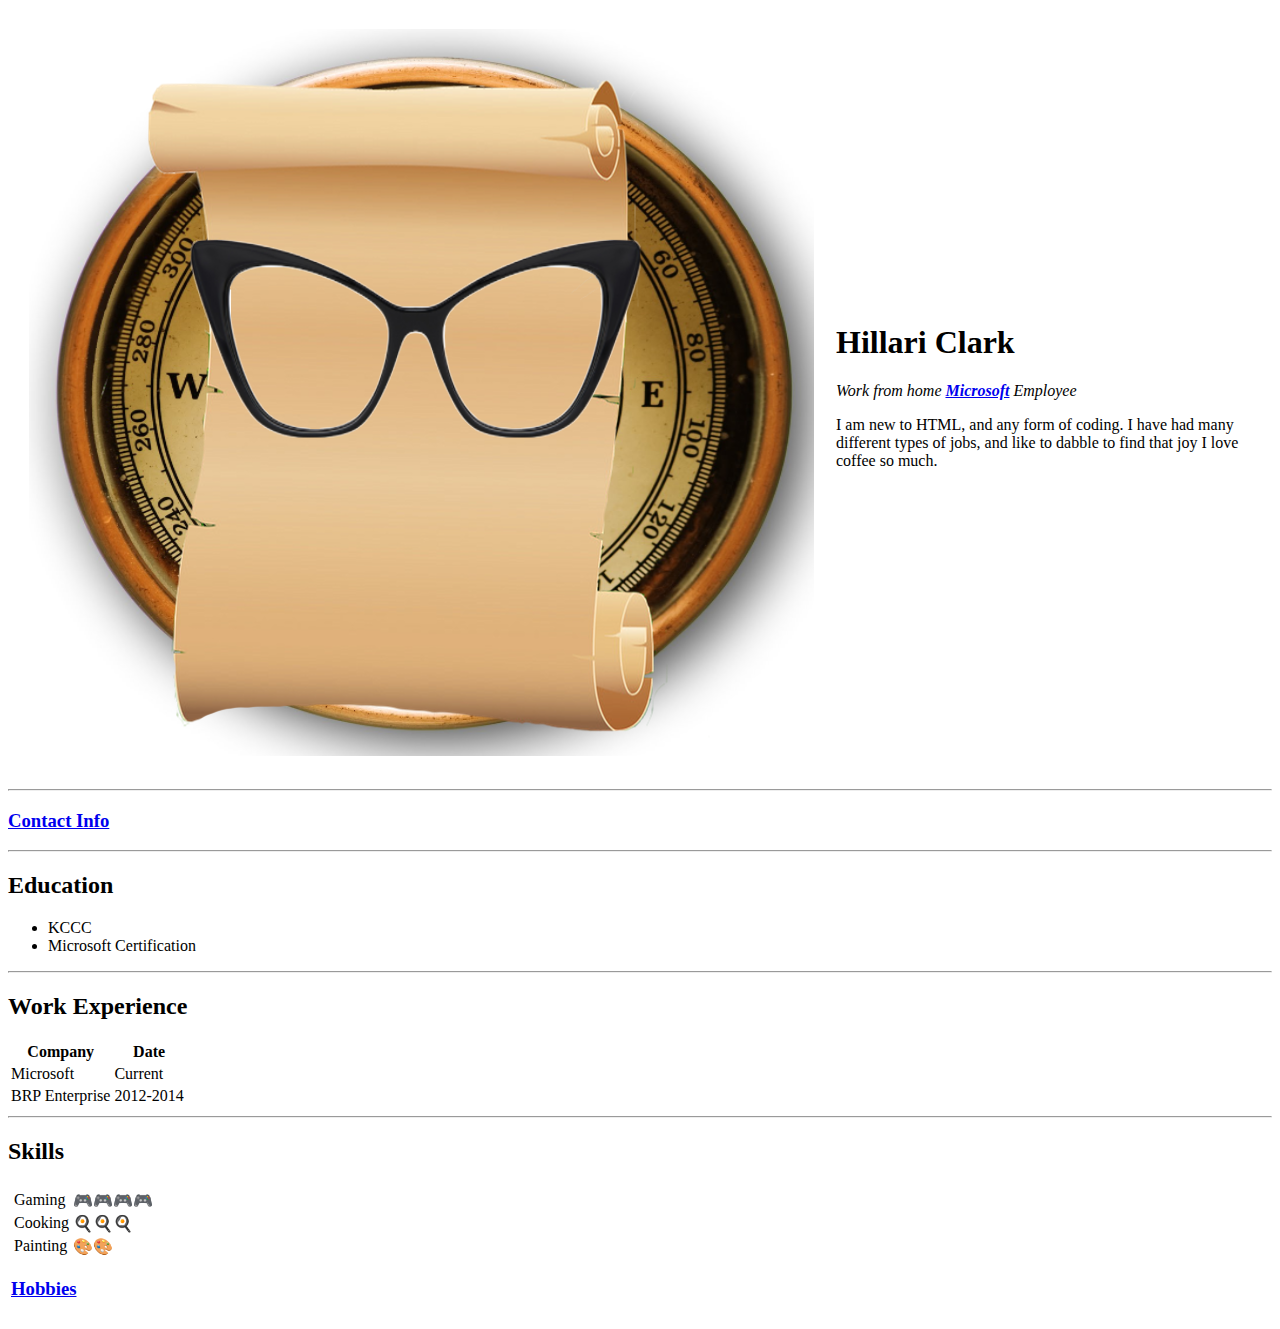
==== index.html @ 354ba7a4 "Add initial cv website files" ====
<!DOCTYPE html>
<html lang="en">
<head>
    <meta charset="UTF-8">
    <meta name="viewport" content="width=device-width, initial-scale=1.0">
    <title> Hillari's Learning Page</title>
</head>
<body>
    <table cellspacing="20">
        <tr>
            <td><img src="Mapmap logo.png" alt=""></td>
        <td><h1>Hillari Clark</h1>
            <p><em> Work from home <strong><a href="https://www.microsoft.com/en-us/?spl=4">Microsoft</a></strong> Employee</em></p>
            <p>I am new to HTML, and any form of coding. I have had many different types of jobs, and like to dabble to find that joy
                I love coffee so much. </td></tr>
    </table>  
    <hr>  
    <a href="Contact-me.html"><h3>Contact Info</h3></a>
<hr>
    <h2>Education</h2>
    <ul>
        <li>KCCC</li>
        <li>Microsoft Certification</li>
    </ul>
<hr>
    <h2>Work Experience</h2>
    <table>
       <th>Company</th>
       <th>Date</th>
       <tbody>
       <tr>
            <td>Microsoft</td>
            <td>Current</td>
        </tr>
        <tr>
            <td>BRP Enterprise</td>
            <td>2012-2014</td>
        </tr>
    </tbody>
    </table>
    <hr>
    <h2>Skills</h2>
<table>
    <tr>
        <td>
            <table>
            <tr>
                <td>Gaming</td>
                <td>🎮🎮🎮🎮</td>
                <tr><td>Cooking</td>
                    <td>🍳🍳🍳</td>
                    <tr>
                    <td>Painting</td>
                    <td>🎨🎨</td></tr></tr>
        </td>
    </tr>
</table>
    <a href="hobbies.html"> <h3>Hobbies</h3></a>
   
</body>
</html>
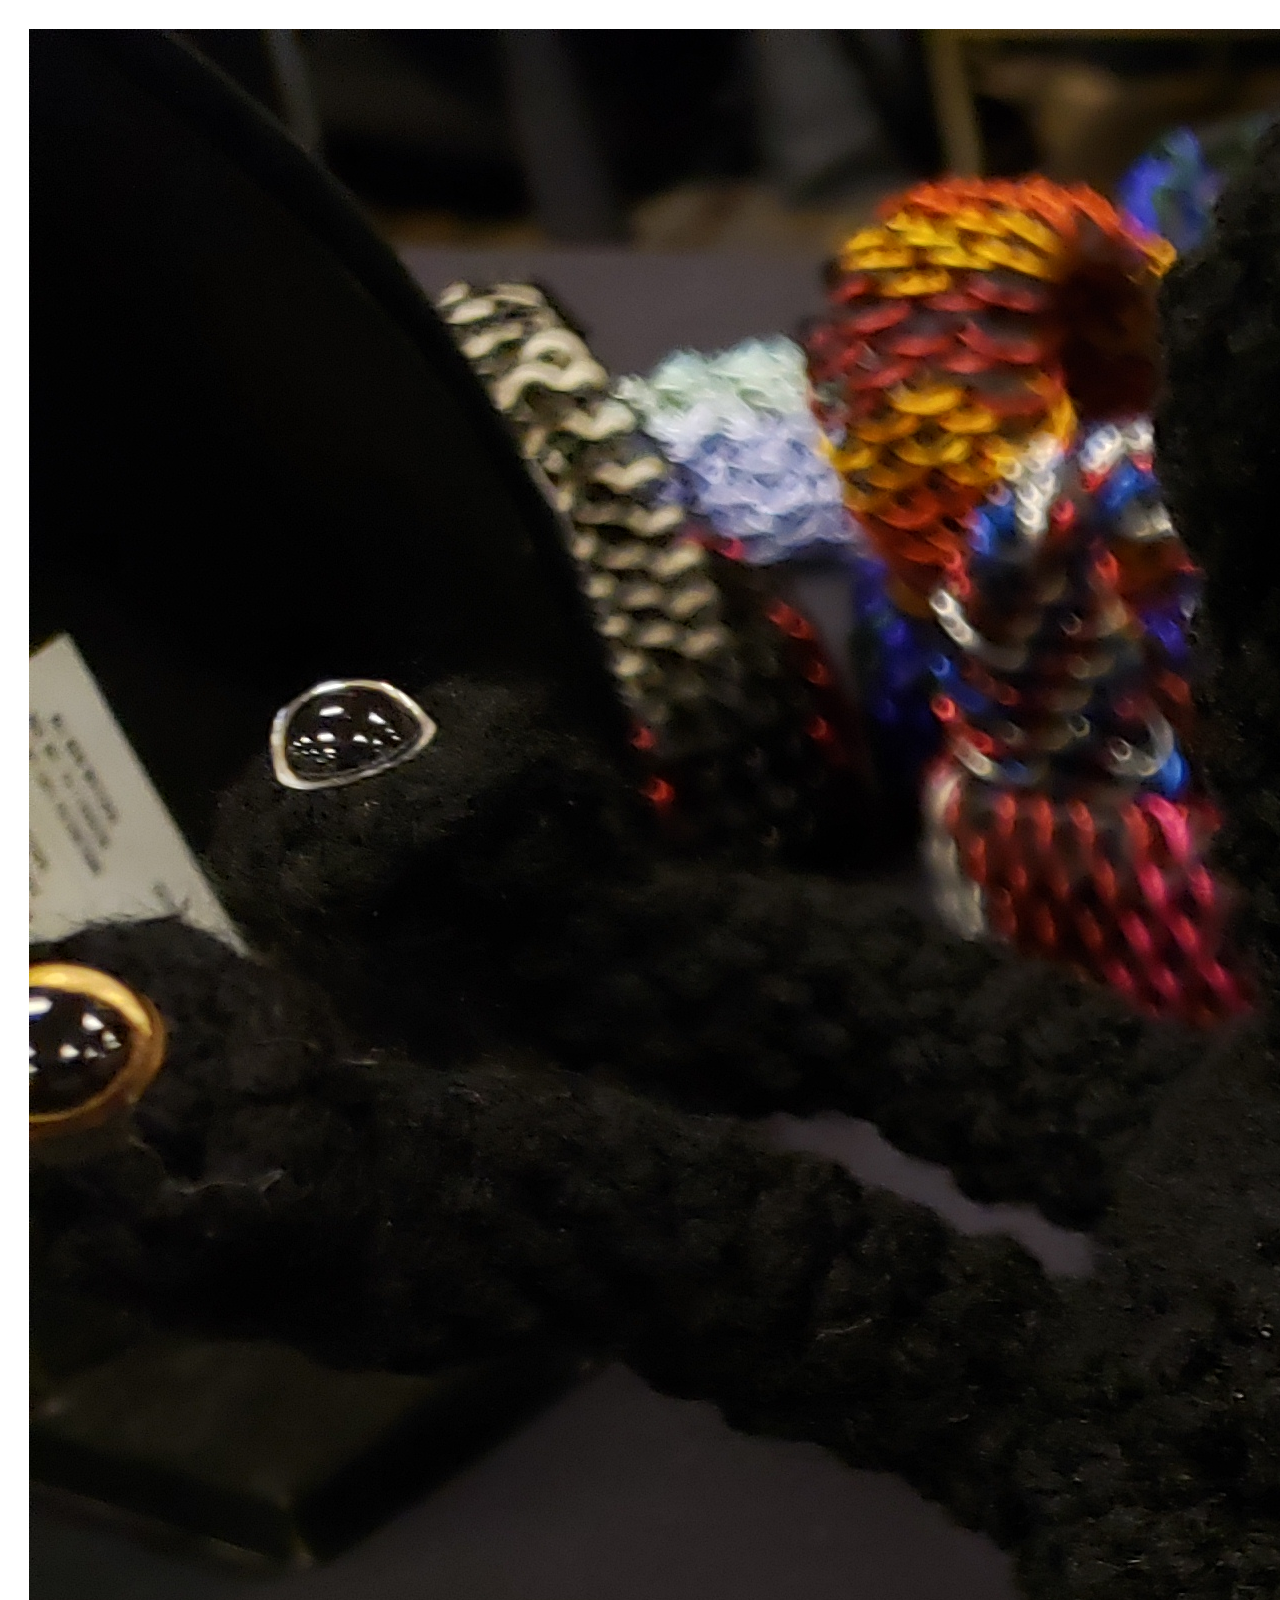
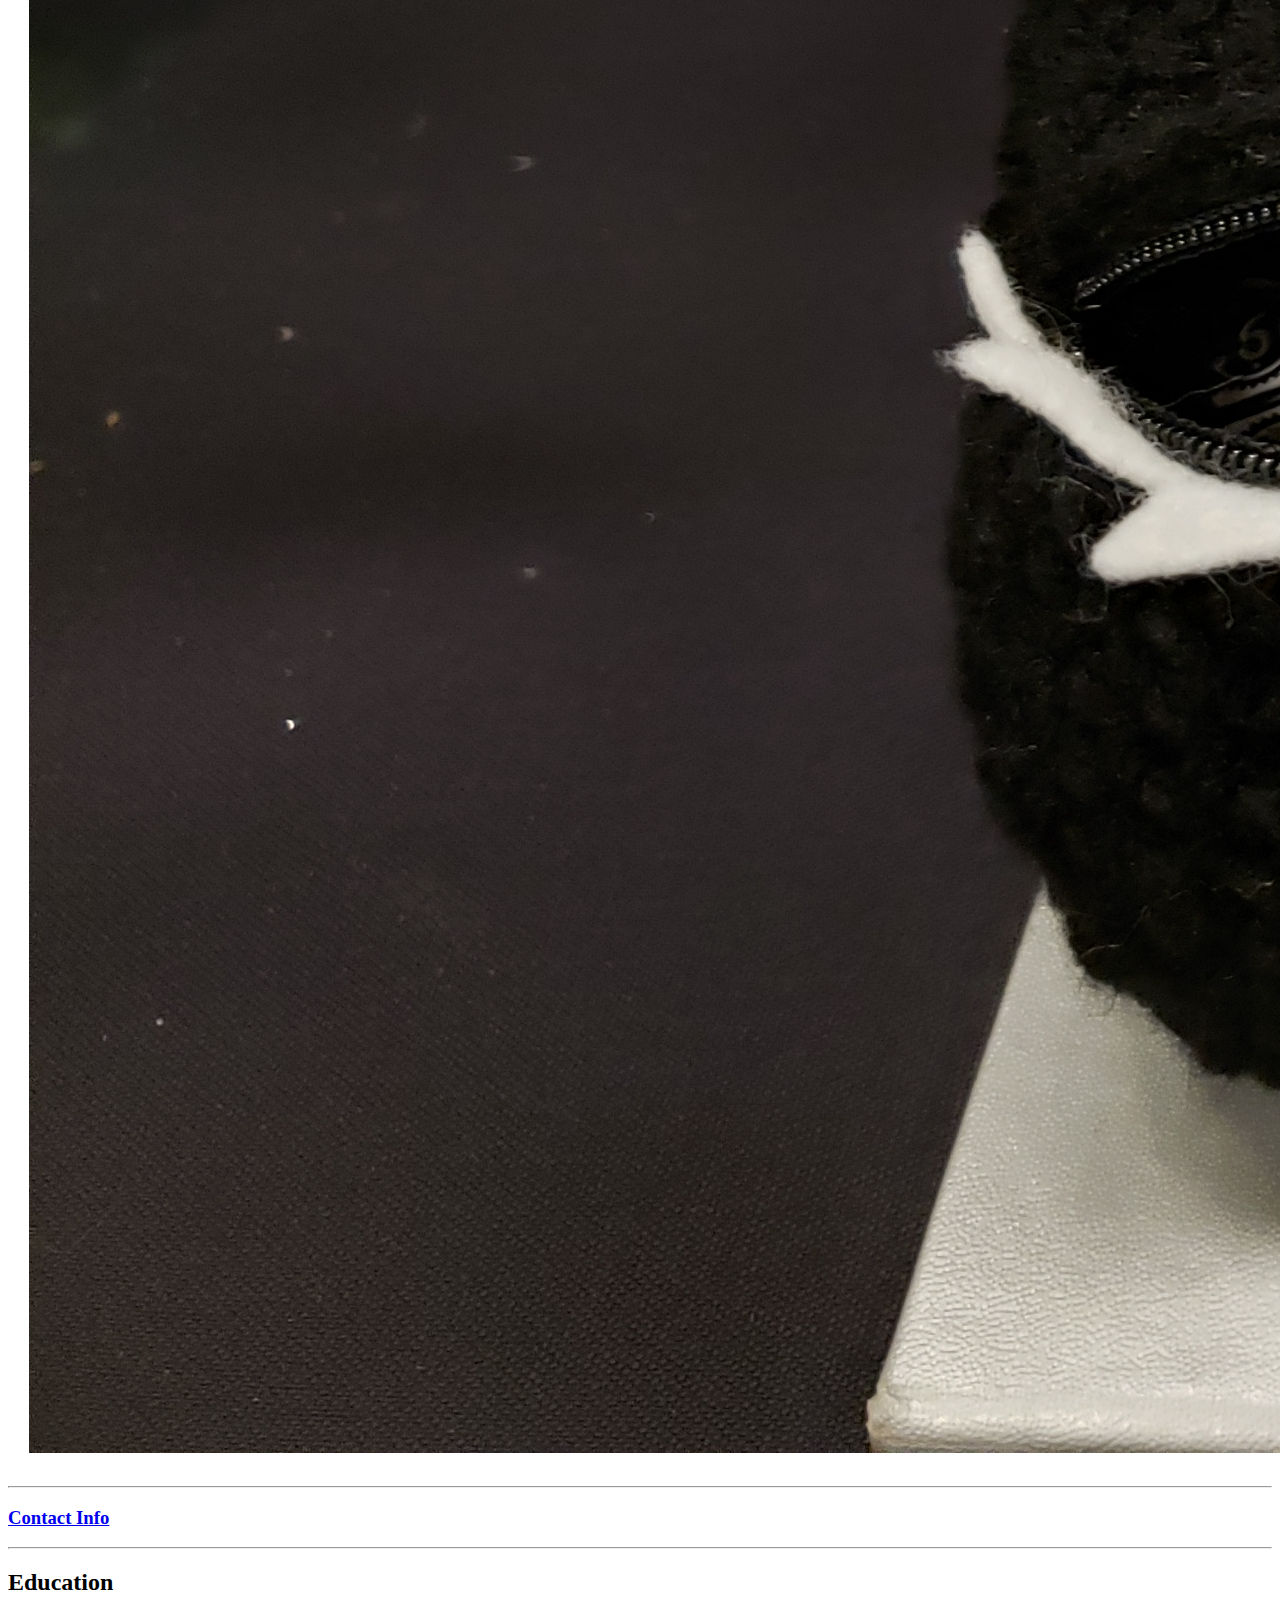
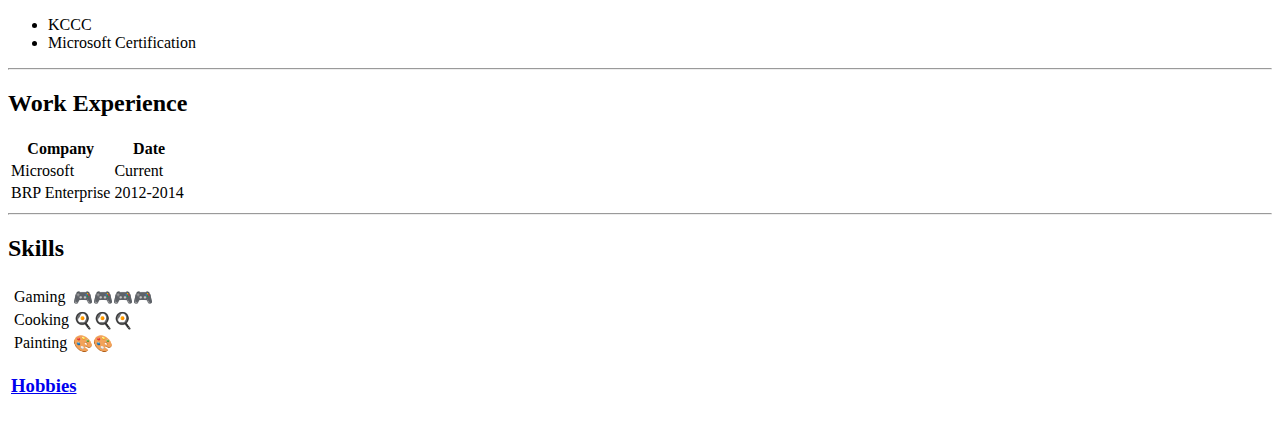
==== commit c960cea1: "Add files via upload" ====
--- a/index.html
+++ b/index.html
@@ -8,14 +8,14 @@
 <body>
     <table cellspacing="20">
         <tr>
-            <td><img src="Mapmap logo.png" alt=""></td>
-        <td><h1>Hillari Clark</h1>
+            <td><img src="B.Holder.jpg" alt=""></td>
+        <td><h1>Ben Holder</h1>
             <p><em> Work from home <strong><a href="https://www.microsoft.com/en-us/?spl=4">Microsoft</a></strong> Employee</em></p>
             <p>I am new to HTML, and any form of coding. I have had many different types of jobs, and like to dabble to find that joy
                 I love coffee so much. </td></tr>
     </table>  
     <hr>  
-    <a href="Contact-me.html"><h3>Contact Info</h3></a>
+    <a href="Contact-me.html"><h3>Contact Info</h3></a> 
 <hr>
     <h2>Education</h2>
     <ul>
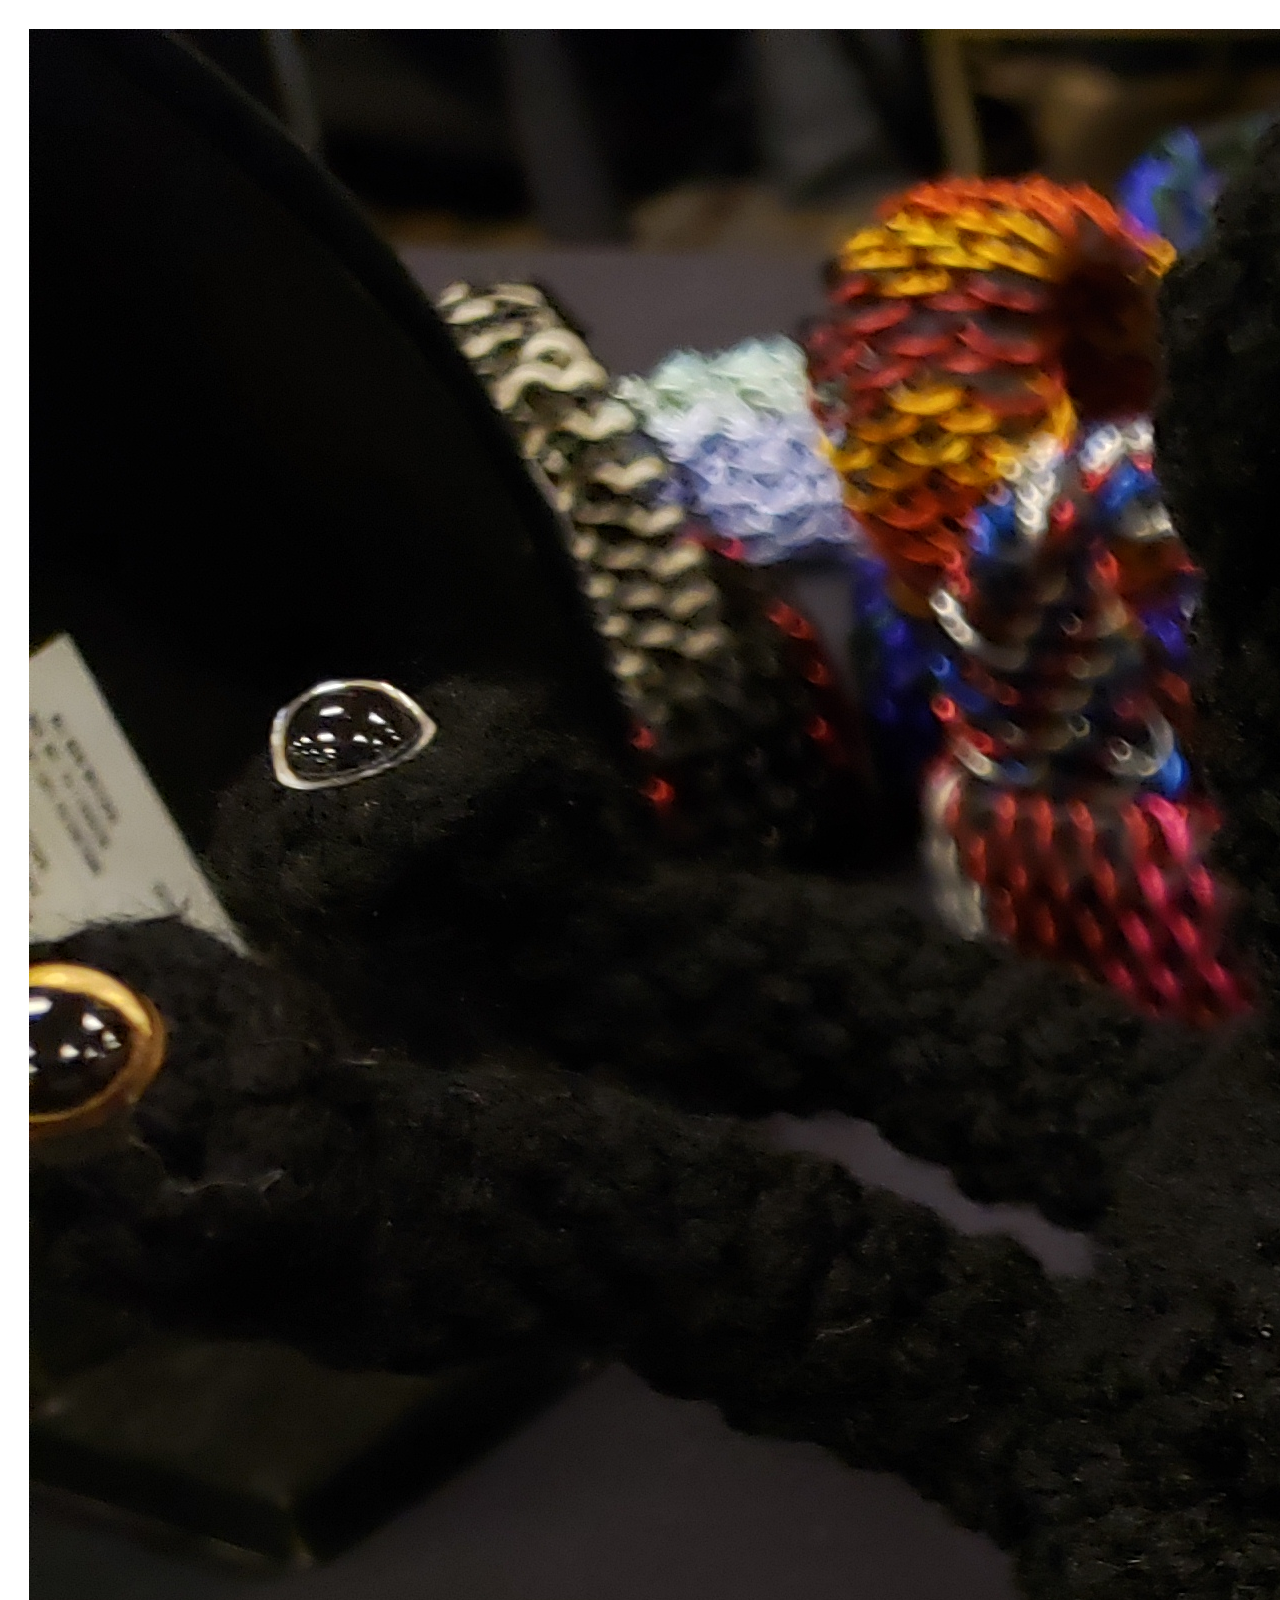
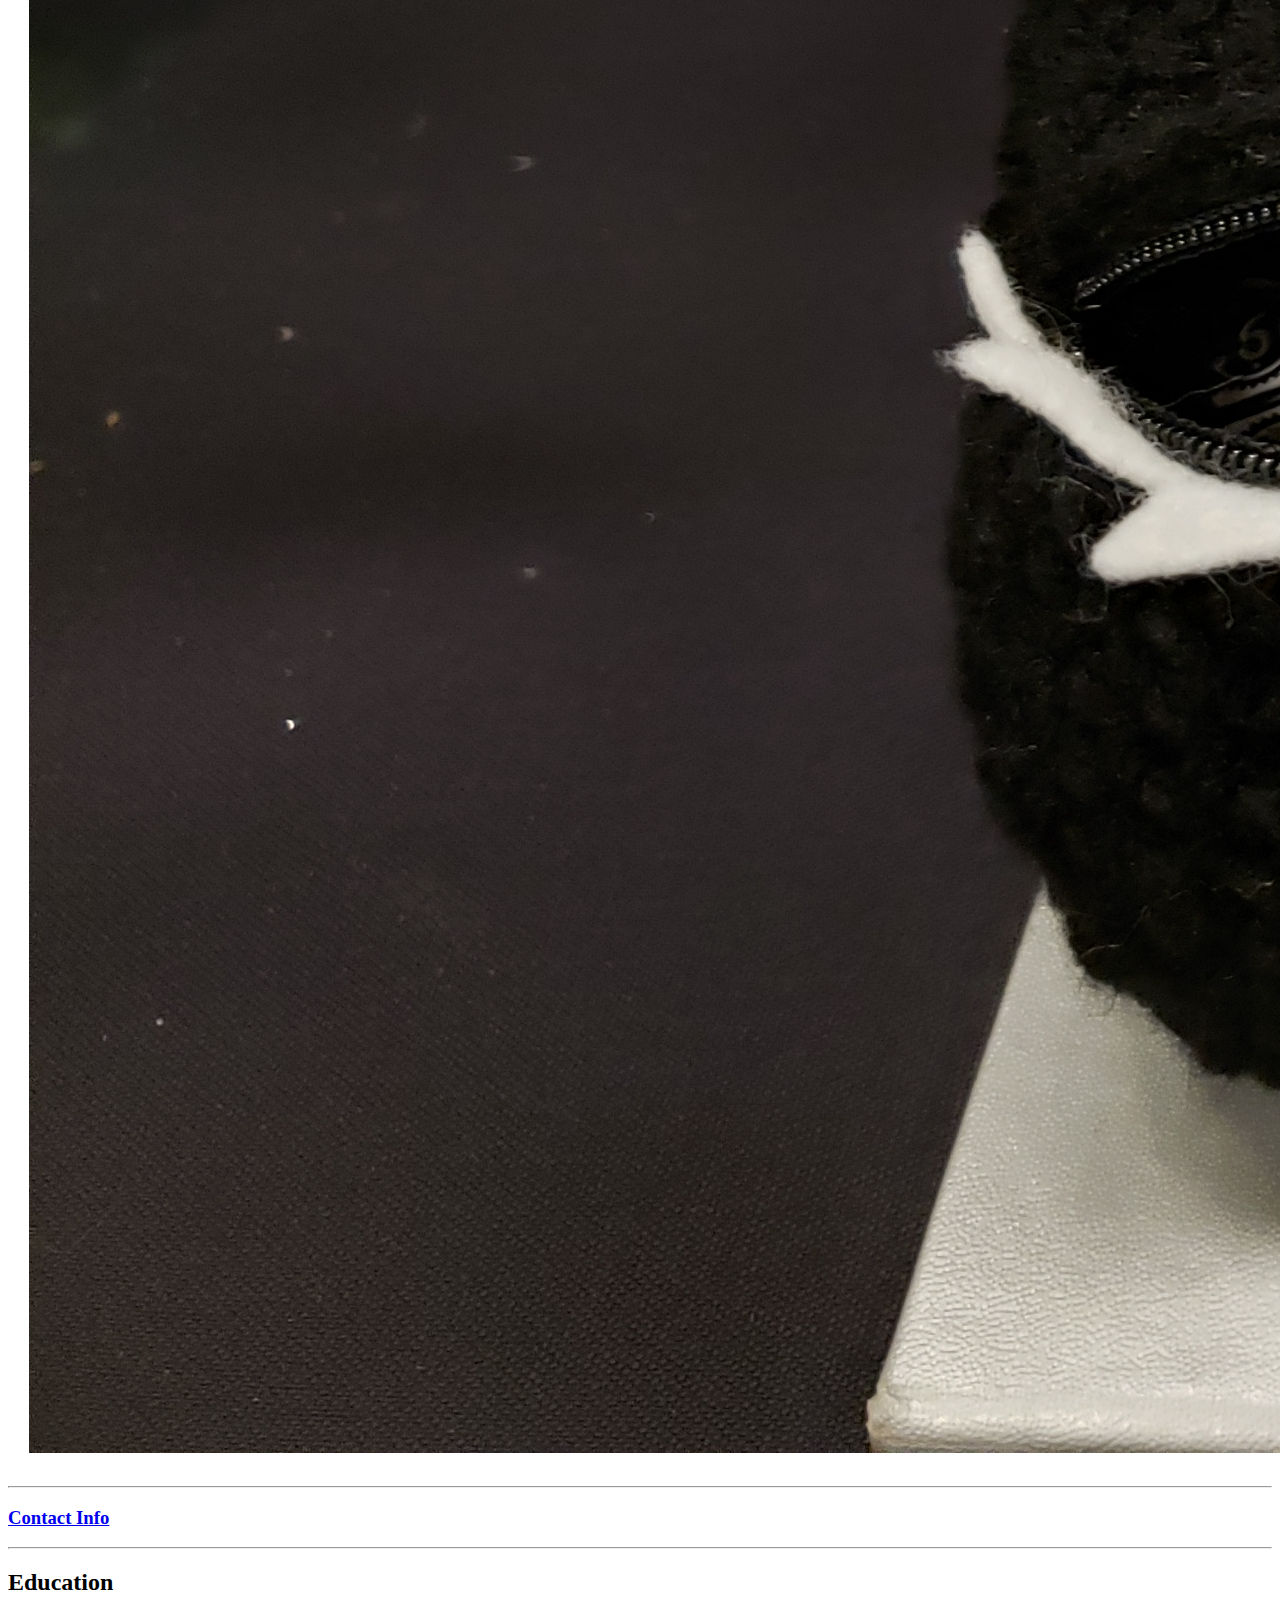
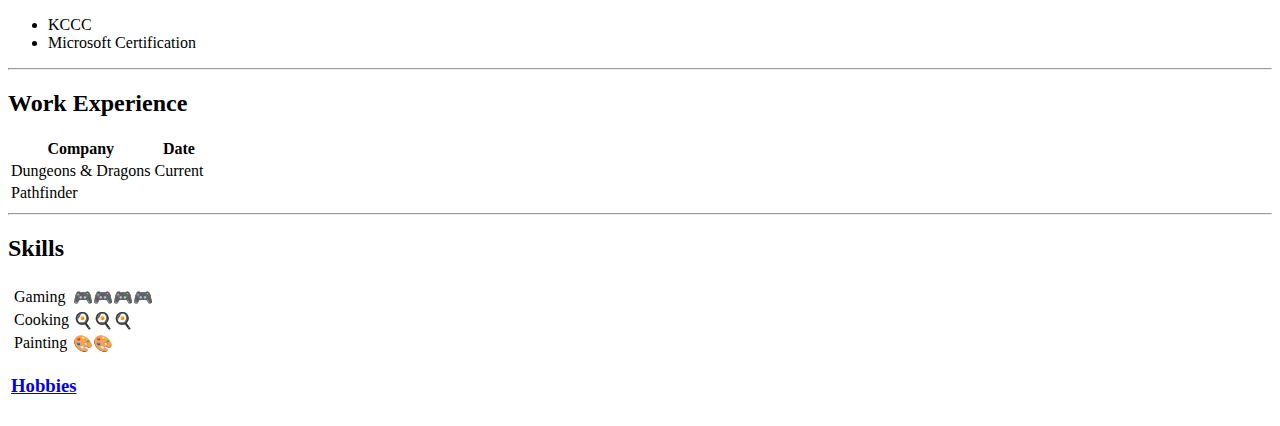
==== commit 9caf1f21: "Added BHolder Index" ====
--- a/index.html
+++ b/index.html
@@ -29,13 +29,12 @@
        <th>Date</th>
        <tbody>
        <tr>
-            <td>Microsoft</td>
+            <td>Dungeons & Dragons</td>
             <td>Current</td>
         </tr>
         <tr>
-            <td>BRP Enterprise</td>
-            <td>2012-2014</td>
-        </tr>
+            <td>Pathfinder</td>
+                   </tr>
     </tbody>
     </table>
     <hr>
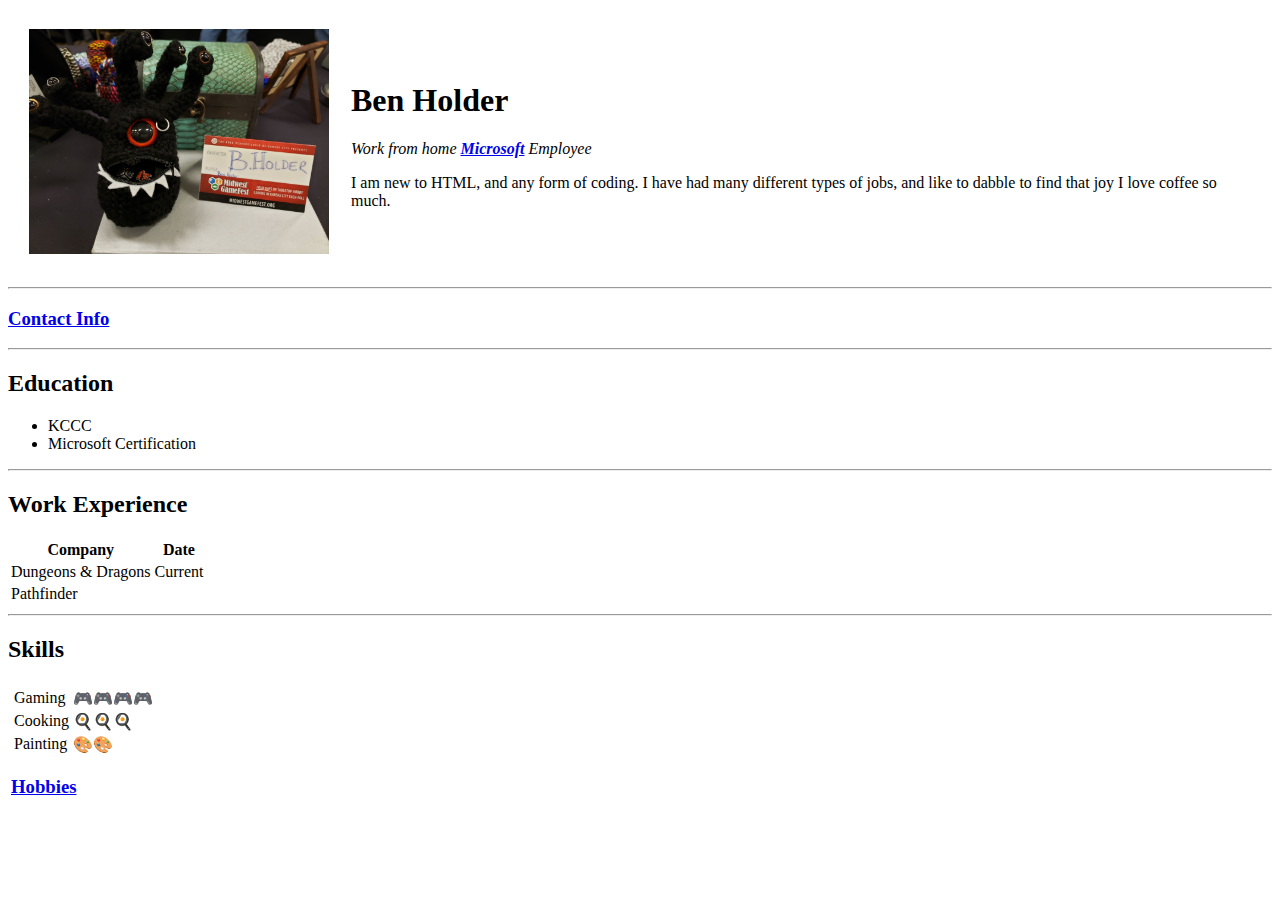
==== commit b21b7a7f: "Updated Ben Index" ====
--- a/index.html
+++ b/index.html
@@ -8,7 +8,7 @@
 <body>
     <table cellspacing="20">
         <tr>
-            <td><img src="B.Holder.jpg" alt=""></td>
+            <td><img src="./BHolder.jpg" alt="" width="300px"></td>
         <td><h1>Ben Holder</h1>
             <p><em> Work from home <strong><a href="https://www.microsoft.com/en-us/?spl=4">Microsoft</a></strong> Employee</em></p>
             <p>I am new to HTML, and any form of coding. I have had many different types of jobs, and like to dabble to find that joy
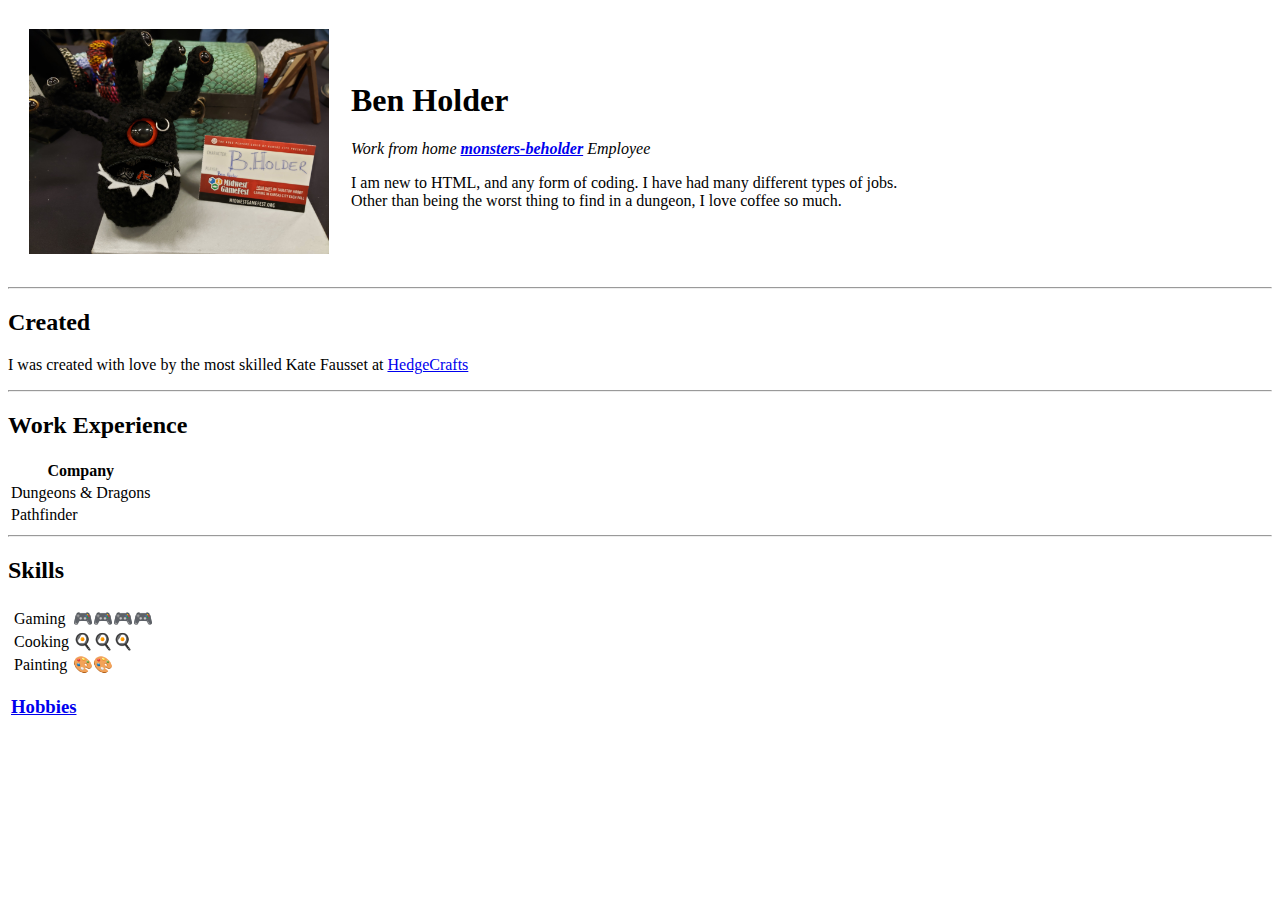
==== commit 486f5579: "Updated Ben info" ====
--- a/index.html
+++ b/index.html
@@ -10,27 +10,23 @@
         <tr>
             <td><img src="./BHolder.jpg" alt="" width="300px"></td>
         <td><h1>Ben Holder</h1>
-            <p><em> Work from home <strong><a href="https://www.microsoft.com/en-us/?spl=4">Microsoft</a></strong> Employee</em></p>
-            <p>I am new to HTML, and any form of coding. I have had many different types of jobs, and like to dabble to find that joy
+            <p><em> Work from home <strong><a href="https://dnd.wizards.com/dungeons-and-dragons/what-is-dnd/monsters/monsters-beholder" target="_blank">monsters-beholder</a></strong> Employee</em></p>
+            <p>I am new to HTML, and any form of coding. I have had many different types of jobs. <br>  Other than being the worst thing to find in a dungeon,
                 I love coffee so much. </td></tr>
-    </table>  
-    <hr>  
-    <a href="Contact-me.html"><h3>Contact Info</h3></a> 
-<hr>
-    <h2>Education</h2>
-    <ul>
-        <li>KCCC</li>
-        <li>Microsoft Certification</li>
+    </table>  <hr>
+      
+     <h2>Created</h2>
+    <p> I was created with love by the most skilled Kate Fausset at <a href="https://www.etsy.com/shop/HedgeCrafts?fbclid=IwAR2-_GssWkQrHwDe3BJBq43vistAHVOws71_YiXvMDV3iblxbq8O2tmS7EY"> HedgeCrafts</a></p>
+        
+        
     </ul>
 <hr>
     <h2>Work Experience</h2>
     <table>
        <th>Company</th>
-       <th>Date</th>
        <tbody>
        <tr>
             <td>Dungeons & Dragons</td>
-            <td>Current</td>
         </tr>
         <tr>
             <td>Pathfinder</td>
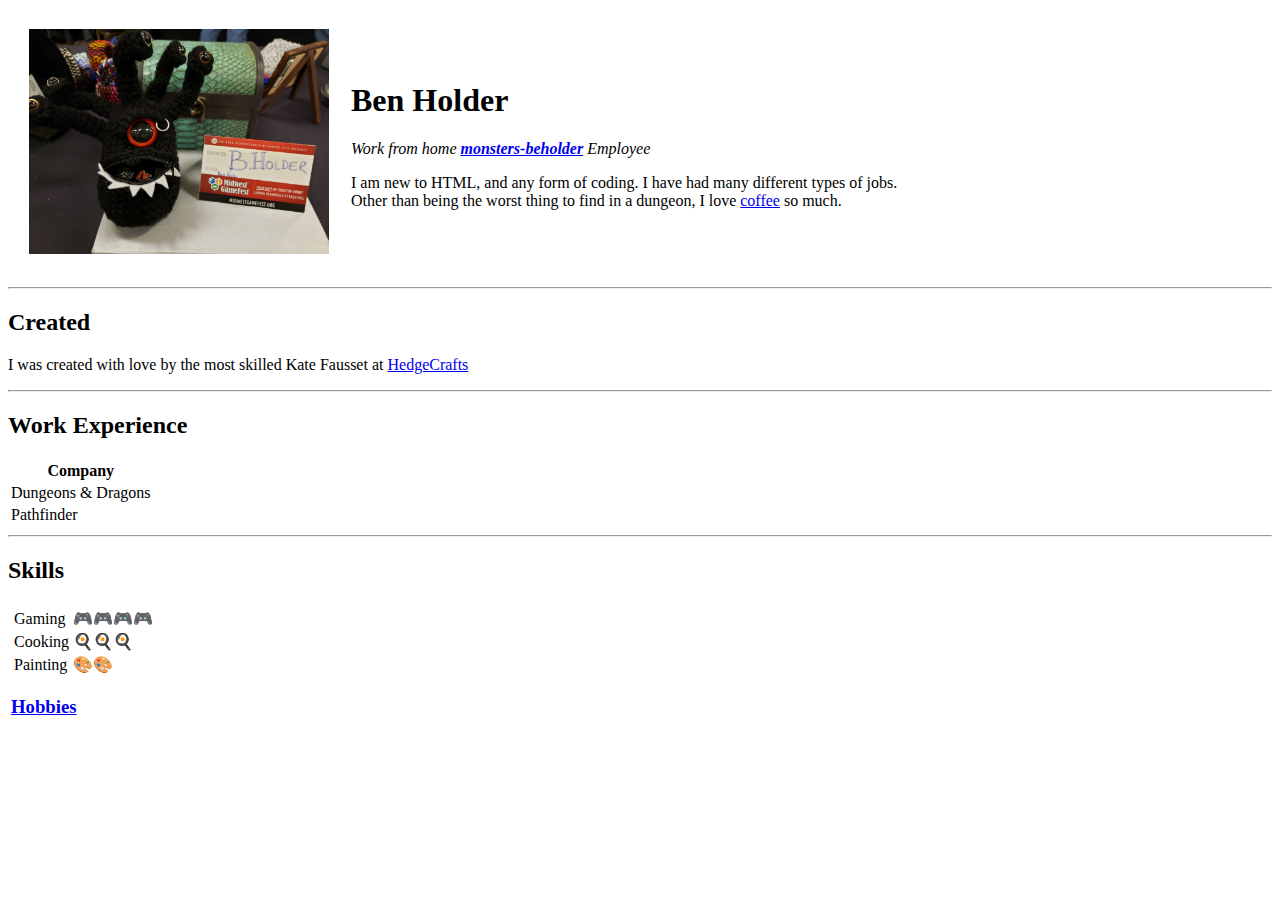
==== commit 582edcb5: "Added Ben Photos" ====
--- a/index.html
+++ b/index.html
@@ -12,9 +12,9 @@
         <td><h1>Ben Holder</h1>
             <p><em> Work from home <strong><a href="https://dnd.wizards.com/dungeons-and-dragons/what-is-dnd/monsters/monsters-beholder" target="_blank">monsters-beholder</a></strong> Employee</em></p>
             <p>I am new to HTML, and any form of coding. I have had many different types of jobs. <br>  Other than being the worst thing to find in a dungeon,
-                I love coffee so much. </td></tr>
+                I love <a href="./20181105_113310.jpg"> coffee</a> so much. </td></tr>
     </table>  <hr>
-      
+
      <h2>Created</h2>
     <p> I was created with love by the most skilled Kate Fausset at <a href="https://www.etsy.com/shop/HedgeCrafts?fbclid=IwAR2-_GssWkQrHwDe3BJBq43vistAHVOws71_YiXvMDV3iblxbq8O2tmS7EY"> HedgeCrafts</a></p>
         
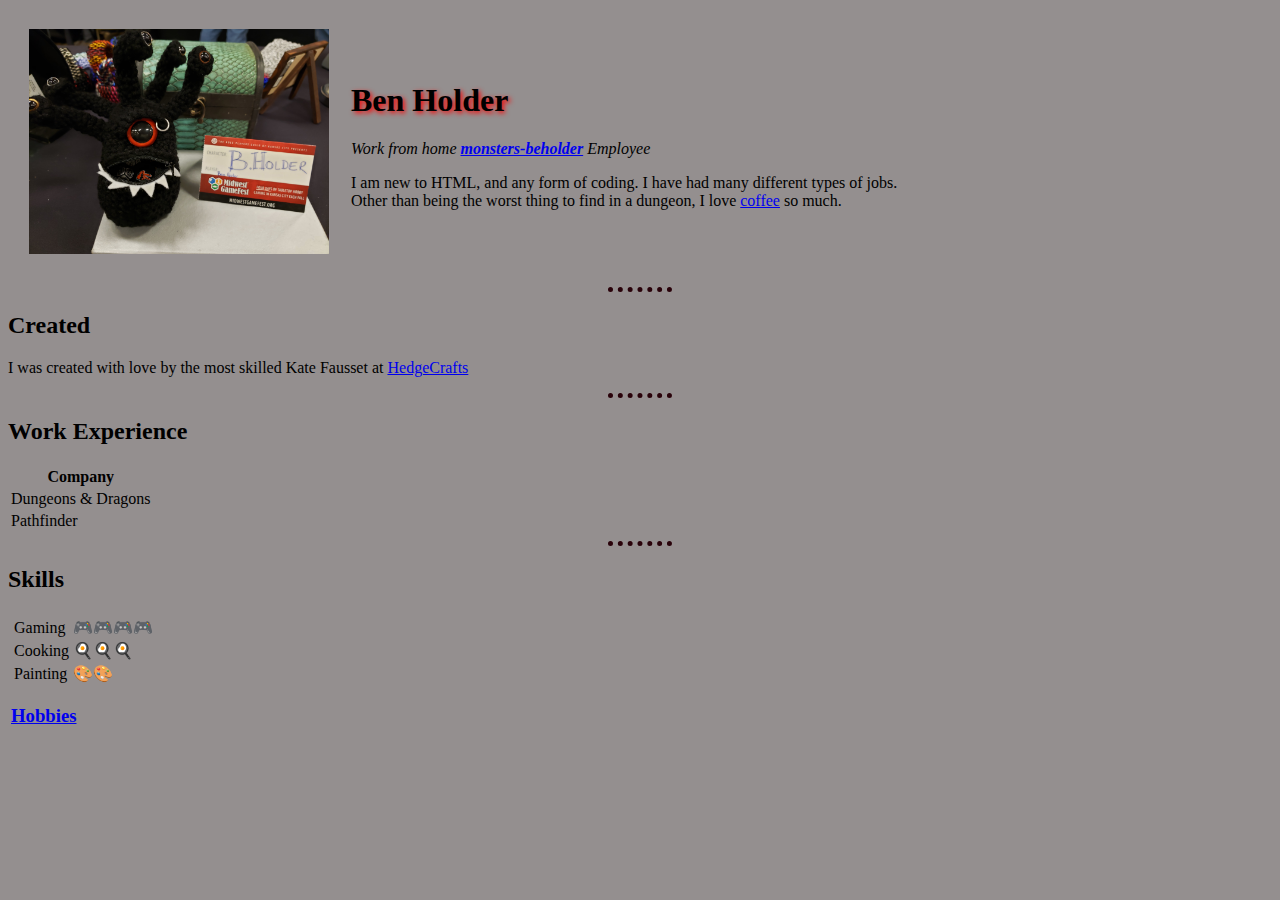
==== commit 04646194: "Added Backgroung Color and Font Shading" ====
--- a/index.html
+++ b/index.html
@@ -4,16 +4,19 @@
     <meta charset="UTF-8">
     <meta name="viewport" content="width=device-width, initial-scale=1.0">
     <title> Hillari's Learning Page</title>
+    <link rel="stylesheet" href="CSS/styles.css">
 </head>
 <body>
     <table cellspacing="20">
         <tr>
             <td><img src="./BHolder.jpg" alt="" width="300px"></td>
-        <td><h1>Ben Holder</h1>
+            
+            <td><h1>Ben Holder</h1>
             <p><em> Work from home <strong><a href="https://dnd.wizards.com/dungeons-and-dragons/what-is-dnd/monsters/monsters-beholder" target="_blank">monsters-beholder</a></strong> Employee</em></p>
             <p>I am new to HTML, and any form of coding. I have had many different types of jobs. <br>  Other than being the worst thing to find in a dungeon,
                 I love <a href="./20181105_113310.jpg"> coffee</a> so much. </td></tr>
-    </table>  <hr>
+    </table> 
+     <hr>
 
      <h2>Created</h2>
     <p> I was created with love by the most skilled Kate Fausset at <a href="https://www.etsy.com/shop/HedgeCrafts?fbclid=IwAR2-_GssWkQrHwDe3BJBq43vistAHVOws71_YiXvMDV3iblxbq8O2tmS7EY"> HedgeCrafts</a></p>
--- a/CSS/styles.css
+++ b/CSS/styles.css
@@ -0,0 +1,10 @@
+body
+{
+    background-color: rgb(148, 143, 143);}
+    hr {border-color: rgb(41, 2, 10);
+    border-width: 5px;
+        border-style: dotted none none;
+    width: 5%;}
+    h1 {
+        text-shadow: 2px 2px 5px red;
+      }